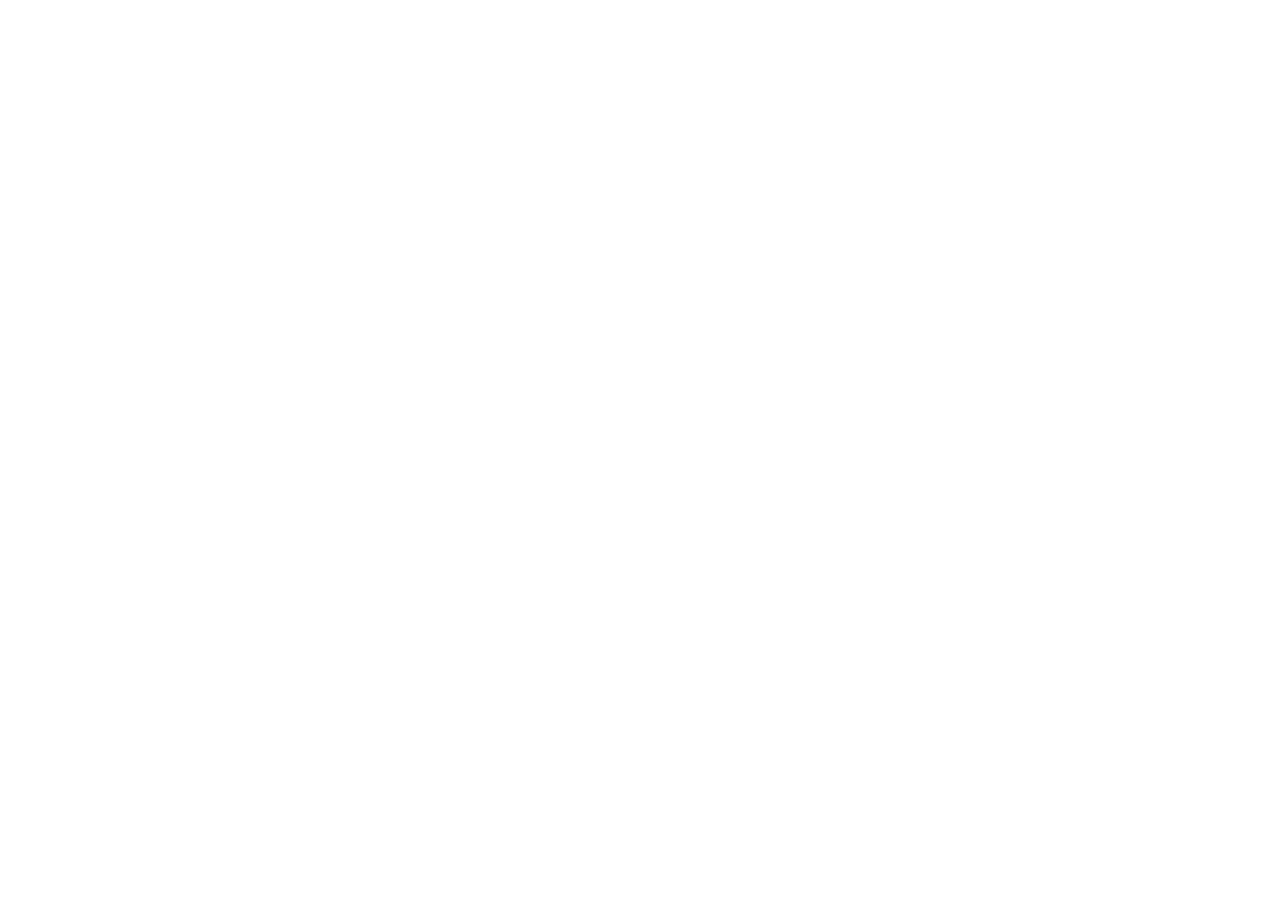
==== about.html @ 2986525b "contact" ====
<!DOCTYPE html>
<html lang="en">
  <head>
    <meta charset="UTF-8" />
    <meta http-equiv="X-UA-Compatible" content="IE=edge" />
    <meta name="viewport" content="width=device-width, initial-scale=1.0" />
    <!-- Main css -->
    <link rel="stylesheet" href="./css/main.css" />
    <title>IDS</title>
  </head>
  <body>
    <!-- Main js -->
    <script src="./js/main.js"></script>
  </body>
</html>
---- css/main.css ----
@font-face {
  font-family: "Code Next";
  src: url("../webfonts/CodeNext-Trial-SemiBold.woff2") format("woff2"), url("../webfonts/CodeNext-Trial-SemiBold.woff") format("woff");
  font-weight: 600;
  font-style: normal;
}
@font-face {
  font-family: "Code Next";
  src: url("../webfonts/CodeNext-Trial-Book.woff2") format("woff2"), url("../webfonts/CodeNext-Trial-Bold.woff") format("woff");
  font-weight: 300;
  font-style: normal;
}
@font-face {
  font-family: "Code Next";
  src: url("../webfonts/CodeNext-Trial-Bold.woff2") format("woff2"), url("../webfonts/CodeNext-Trial-Bold.woff") format("woff");
  font-weight: 700;
  font-style: normal;
}
*,
*::before,
*::after {
  padding: 0;
  margin: 0;
  box-sizing: border-box;
}

body {
  overflow-x: hidden;
  font-family: sans-serif;
}

.container {
  margin: 0 auto;
  max-width: 1440px;
}

#hero__section {
  background: linear-gradient(90deg, #ffffff 65%, #293bdc 35%);
  padding: 100px 0 80px;
}

.hero__nav {
  display: flex;
  justify-content: space-between;
}

.hero__nav_logo img {
  display: block;
}

.telegram__wrapper {
  display: flex;
  align-items: center;
  gap: 30px;
}

.telegram__wrapper h2 {
  font-weight: 300;
  font-size: 16px;
  line-height: 150%;
  text-align: right;
  color: #ffffff;
}

.telegram__wrapper span {
  font-weight: 700;
  font-size: 20px;
  line-height: 25px;
  text-align: right;
  color: #ffffff;
}

.swiper {
  overflow: unset;
}

.swiper-wrapper {
  transition-duration: 1200ms !important;
}

.swiper-slide {
  width: 100% !important;
  display: flex;
  align-items: center;
  padding-top: 75px;
}

.slide__info {
  display: flex;
  flex-direction: column;
  align-items: flex-start;
  width: 50%;
}

.slide__info h2 {
  max-width: 710px;
  font-weight: 700;
  font-size: 48px;
  line-height: 60px;
  color: #293bdc;
  font-style: normal;
}
.slide__info h2 + p {
  font-weight: 300;
  font-size: 20px;
  line-height: 150%;
  margin-top: 20px;
  color: #000;
}

.slide-img {
  width: 50%;
}
.slide-img img {
  width: 100%;
}

.btn-primary {
  position: relative;
  background: #ffffff;
  border: 4px solid #293bdc;
  border-radius: 10px;
  font-weight: 600;
  font-size: 24px;
  line-height: 30px;
  text-decoration: none;
  color: #000;
  padding: 15px 35px;
  transition: all 0.3s ease-out;
  margin-top: 80px;
}
.btn-primary:hover {
  background-color: #293bdc;
  color: #ffffff;
  cursor: pointer;
}
.btn-primary:hover::before {
  transform: translateX(-550%);
}
.btn-primary::before {
  content: "";
  position: absolute;
  bottom: -4px;
  right: 25px;
  height: 4px;
  width: 20px;
  background-color: #ffffff;
  transform: translateX(0);
  transition: all 0.3s ease;
}

#about {
  padding: 150px 0;
  background-color: #000;
}

.about__wrapper {
  display: flex;
  flex-direction: column;
  align-items: flex-start;
}

.about__title {
  max-width: 852px;
  font-weight: 700;
  font-size: 48px;
  line-height: 60px;
  color: #ffffff;
  font-style: normal;
}
.about__title + p {
  font-weight: 300;
  font-size: 20px;
  line-height: 150%;
  margin-top: 20px;
  color: #ffffff;
}

.about__title + p {
  max-width: 852px;
}

.about__wrapper .btn-primary {
  position: relative;
  background: #000;
  border: 4px solid #ffffff;
  border-radius: 10px;
  font-weight: 600;
  font-size: 24px;
  line-height: 30px;
  text-decoration: none;
  color: #ffffff;
  padding: 15px 35px;
  transition: all 0.3s ease-out;
}
.about__wrapper .btn-primary:hover {
  background-color: #ffffff;
  color: #000;
  cursor: pointer;
}
.about__wrapper .btn-primary:hover::before {
  transform: translateX(-650%);
}
.about__wrapper .btn-primary::before {
  content: "";
  position: absolute;
  bottom: -4px;
  right: 25px;
  height: 4px;
  width: 20px;
  background-color: #000;
  transform: translateX(0);
  transition: all 0.3s ease;
}

#solutions {
  padding: 150px 0;
}

.solutions__wrapper {
  display: flex;
}

.solutions__caption {
  width: 42%;
  display: flex;
  flex-direction: column;
  align-items: flex-start;
}

.caption {
  max-width: auto;
  font-weight: 700;
  font-size: 48px;
  line-height: 60px;
  color: #293bdc;
  font-style: normal;
}
.caption + p {
  font-weight: 300;
  font-size: 20px;
  line-height: 150%;
  margin-top: 20px;
  color: #000;
}

.caption + .info {
  max-width: 496px;
}

.solutions__list {
  width: 58%;
  list-style-type: none;
  display: flex;
  justify-content: center;
  flex-wrap: wrap;
  gap: 80px 120px;
}

.solutions__list_item {
  max-width: 325px;
  display: flex;
  flex-direction: column;
  align-items: flex-start;
  gap: 40px;
}

.solutions__list_item img {
  width: 50px;
  height: 50px;
  margin-left: 48px;
}

.solution__info {
  display: flex;
  align-items: flex-start;
  gap: 20px;
}
.solution__info span {
  position: relative;
  padding-left: 10px;
  padding-bottom: 30px;
  color: #999;
}
.solution__info span::before {
  content: "";
  position: absolute;
  top: 5px;
  left: 0;
  width: 1px;
  height: 35px;
  background-color: #999;
}

.solution__info h3 {
  font-weight: 700;
  font-size: 20px;
  line-height: 25px;
  margin-bottom: 10px;
}

.solution__info p {
  font-weight: 300;
  font-size: 16px;
  line-height: 150%;
  color: #999999;
}

#goods {
  padding: 150px 0;
  background-color: #293bdc;
}

.goods__caption {
  max-width: auto;
  font-weight: 700;
  font-size: 48px;
  line-height: 60px;
  color: #ffffff;
  font-style: normal;
}
.goods__caption + p {
  font-weight: 300;
  font-size: 20px;
  line-height: 150%;
  margin-top: 20px;
  color: #ffffff;
}

.goods__list {
  margin-top: 80px;
  display: flex;
  justify-content: center;
  gap: 20px;
  list-style: none;
}

.good {
  display: flex;
  flex-direction: column;
  align-items: center;
  justify-content: center;
  padding: 30px;
  position: relative;
  min-width: 345px;
  background-color: #ffffff;
  min-height: 400px;
  border-radius: 10px;
}
.good::before {
  content: "";
  width: 108px;
  height: 3px;
  background-color: #000;
  position: absolute;
  bottom: 0;
  left: calc(50% - 54px);
}
.good:hover .good__hover {
  opacity: 1;
}

.good > img {
  margin-bottom: 60px;
}

.good__category {
  font-weight: 300;
  font-size: 20px;
  line-height: 150%;
  margin-bottom: 10px;
}

.good__caption {
  font-weight: 700;
  font-size: 24px;
  line-height: 30px;
}

.good__hover {
  opacity: 0;
  display: flex;
  flex-direction: column;
  align-items: center;
  justify-content: center;
  gap: 60px;
  position: absolute;
  top: 0;
  left: 0;
  width: 100%;
  height: 100%;
  background-color: #000;
  border-radius: 10px;
  transition: all 0.3s ease;
}
.good__hover .good__caption,
.good__hover .good__category {
  color: #ffffff;
}

.good__link {
  position: relative;
  background: #000;
  border: 4px solid #ffffff;
  border-radius: 10px;
  font-weight: 600;
  font-size: 24px;
  line-height: 30px;
  text-decoration: none;
  color: #ffffff;
  padding: 15px 35px;
  transition: all 0.3s ease-out;
}
.good__link:hover {
  background-color: #ffffff;
  color: #000;
  cursor: pointer;
}
.good__link:hover::before {
  transform: translateX(-550%);
}
.good__link::before {
  content: "";
  position: absolute;
  bottom: -4px;
  right: 25px;
  height: 4px;
  width: 20px;
  background-color: #000;
  transform: translateX(0);
  transition: all 0.3s ease;
}

#vendors {
  padding: 200px 0;
}

.vendors__wrapper {
  display: flex;
  flex-wrap: wrap;
  align-items: center;
  justify-content: space-between;
  row-gap: 85px;
}

.vendor__link {
  width: 20%;
  display: flex;
  align-items: center;
  justify-content: center;
}
.vendor__link img {
  display: block;
}

#footer {
  background-color: #293bdc;
}

.footer__wrapper {
  display: flex;
}

.cta {
  width: 50%;
  padding: 150px 0;
  display: flex;
  flex-direction: column;
  align-items: flex-start;
}

.cta__caption {
  max-width: auto;
  font-weight: 700;
  font-size: 48px;
  line-height: 60px;
  color: #ffffff;
  font-style: normal;
}
.cta__caption + p {
  font-weight: 300;
  font-size: 20px;
  line-height: 150%;
  margin-top: 20px;
  color: #ffffff;
}

.cta__caption + p {
  margin-bottom: 80px;
}

.map {
  width: 50%;
  position: relative;
}
.map iframe {
  position: absolute;
  top: 0;
  left: 0;
  width: 50vw;
  height: 100%;
}

.cta__btn {
  position: relative;
  background: #293bdc;
  border: 4px solid #ffffff;
  border-radius: 10px;
  font-weight: 600;
  font-size: 24px;
  line-height: 30px;
  text-decoration: none;
  color: #ffffff;
  padding: 15px 35px;
  transition: all 0.3s ease-out;
  margin-top: 80 !important;
}
.cta__btn:hover {
  background-color: #ffffff;
  color: #293bdc;
  cursor: pointer;
}
.cta__btn:hover::before {
  transform: translateX(-1000%);
}
.cta__btn::before {
  content: "";
  position: absolute;
  bottom: -4px;
  right: 25px;
  height: 4px;
  width: 20px;
  background-color: #293bdc;
  transform: translateX(0);
  transition: all 0.3s ease;
}

.footer__navigation {
  padding: 150px 0 80px;
  background-color: #000;
  color: #ffffff;
}

.footer__navigation ul {
  list-style: none;
}

.footerNavigation__container {
  display: flex;
  justify-content: space-between;
}

.footerNavigation__container ul:not(:last-child) {
  max-width: 247px;
  display: flex;
  flex-direction: column;
  gap: 20px;
}

.footerNavigation__container ul:last-child {
  display: flex;
  flex-direction: column;
  align-items: flex-end;
}

.footerNavigation__container ul:last-child li:first-child {
  font-weight: 700;
  font-size: 32px;
  line-height: 40px;
  text-align: right;
  margin-bottom: 40px;
}

.footerNavigation__container ul:last-child li:nth-child(2) a {
  color: #293bdc;
  text-decoration: none;
}
.footerNavigation__container ul:last-child li:nth-child(2) a:hover {
  color: #ffffff;
}

.footerNavigation__container ul:last-child li:last-child {
  margin-top: auto;
}

.footerNavigation__container ul li a {
  font-weight: 700;
  font-size: 20px;
  line-height: 25px;
  color: #ffffff;
  text-decoration: none;
}
.footerNavigation__container ul li a:hover {
  color: #293bdc;
  cursor: pointer;
}

.footerNavigation__container ul li:first-child {
  font-weight: 300;
  font-size: 16px;
  line-height: 150%;
}

#contact__hero {
  background: linear-gradient(90deg, #ffffff 34%, #293bdc 34%);
  padding: 100px 0 0;
}

.contact__wrapper {
  padding: 110px 0 150px;
  display: flex;
}

.address__title {
  max-width: auto;
  font-weight: 700;
  font-size: 48px;
  line-height: 60px;
  color: #293bdc;
  font-style: normal;
}
.address__title + p {
  font-weight: 300;
  font-size: 20px;
  line-height: 150%;
  margin-top: 20px;
  color: #000;
}

.contact__address {
  width: 32%;
}

.contact__address ul {
  list-style: none;
}

.contact__address ul li:first-child {
  font-weight: 300;
  font-size: 20px;
  line-height: 150%;
  font-style: normal;
  margin-top: 60px;
}

.contact__address ul li:not(:first-child) {
  font-style: normal;
  font-weight: 700;
  font-size: 20px;
  line-height: 150%;
  margin-top: 15px;
  max-width: 310px;
}

.contact__form {
  width: 68%;
  padding-left: 80px;
}

.contact__form h2 {
  max-width: auto;
  font-weight: 700;
  font-size: 48px;
  line-height: 60px;
  color: #ffffff;
  font-style: normal;
  margin-bottom: 60px;
}
.contact__form h2 + p {
  font-weight: 300;
  font-size: 20px;
  line-height: 150%;
  margin-top: 20px;
  color: #ffffff;
}

.inputs__wrapper {
  display: flex;
  flex-wrap: wrap;
  align-items: flex-start;
  justify-content: space-between;
  row-gap: 20px;
}

.inputs__wrapper input {
  width: 49%;
}

.inputs__wrapper textarea {
  width: 100%;
}

.inputs__wrapper input,
textarea {
  position: relative;
  font-style: normal;
  font-weight: 600;
  font-size: 24px;
  line-height: 30px;
  padding: 10px 20px;
  border-radius: 10px;
  background-color: #293bdc;
  border: 2px solid #ffffff;
  transition: all 0.2s ease;
  color: #ffffff;
}
.inputs__wrapper input:focus,
textarea:focus {
  outline: 2px solid #ffffff;
  caret-color: #ffffff;
}

.contact__form input::placeholder,
textarea::placeholder {
  color: #ffffff;
  font-style: normal;
  font-weight: 300;
  font-size: 24px;
  line-height: 29px;
}

.form__submit {
  position: relative;
  background: #293bdc;
  border: 4px solid #ffffff;
  border-radius: 10px;
  font-weight: 600;
  font-size: 24px;
  line-height: 30px;
  text-decoration: none;
  color: #ffffff;
  padding: 15px 35px;
  transition: all 0.3s ease-out;
  display: block;
  margin-left: auto;
}
.form__submit:hover {
  background-color: #ffffff;
  color: #293bdc;
  cursor: pointer;
}
.form__submit:hover::before {
  transform: translateX(-950%);
}
.form__submit::before {
  content: "";
  position: absolute;
  bottom: -4px;
  right: 25px;
  height: 4px;
  width: 20px;
  background-color: #293bdc;
  transform: translateX(0);
  transition: all 0.3s ease;
}/*# sourceMappingURL=main.css.map */
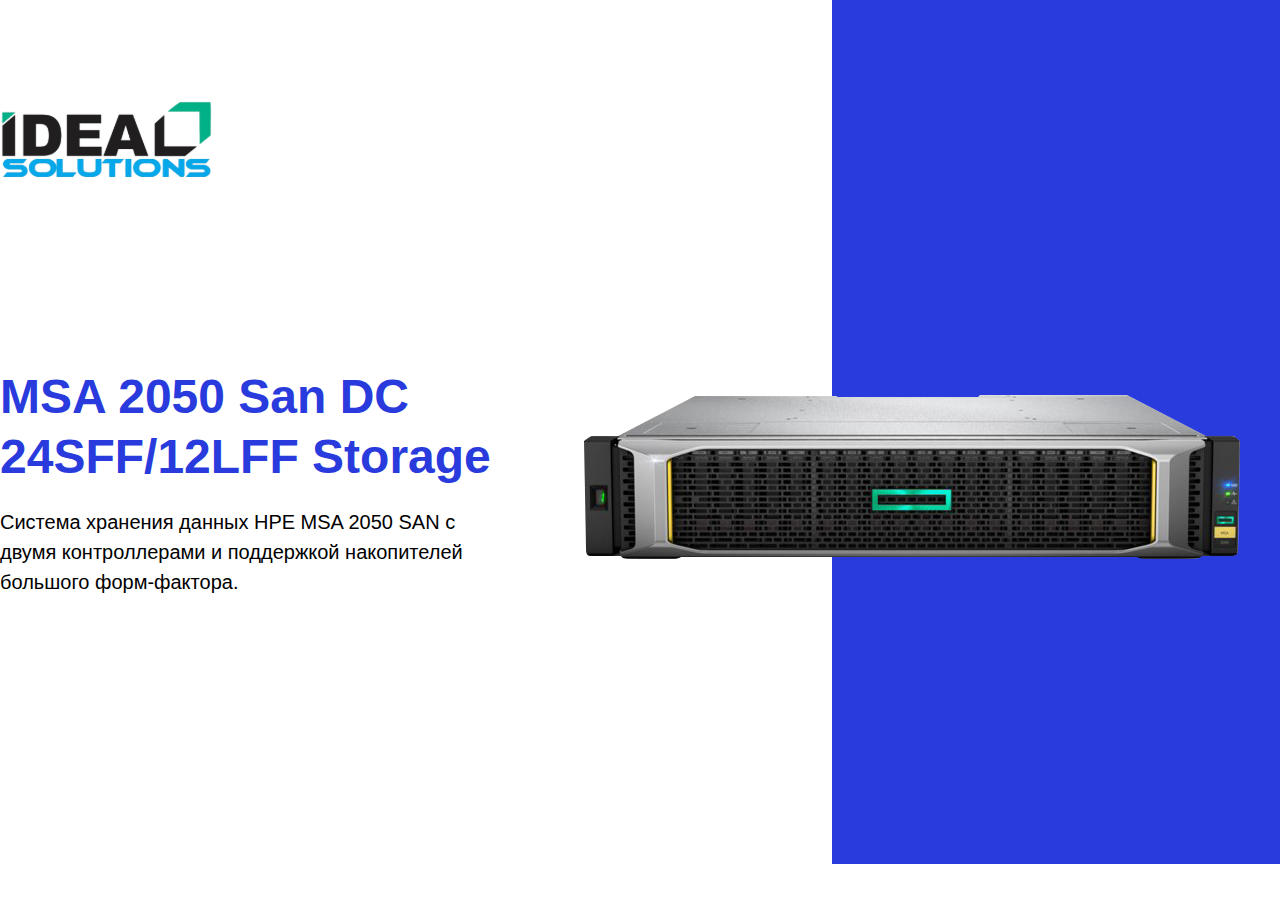
==== commit 079af573: "product page" ====
--- a/about.html
+++ b/about.html
@@ -9,6 +9,31 @@
     <title>IDS</title>
   </head>
   <body>
+    <section id="hero__section">
+      <!-- Hero nav -->
+      <div class="container">
+        <div class="hero__nav">
+          <a class="hero__nav_logo" href="index.html">
+            <img src="./images/logo_ids.svg" alt="logo" />
+          </a>
+        </div>
+
+        <div class="product">
+          <div class="product__caption">
+            <h2>MSA 2050 San DC 24SFF/12LFF Storage</h2>
+            <p>
+              Система хранения данных HPE MSA 2050 SAN с двумя контроллерами и
+              поддержкой накопителей большого форм-фактора.
+            </p>
+          </div>
+          <div class="product__image">
+            <img src="./images/server__img.png" alt="server" />
+          </div>
+        </div>
+      </div>
+      <!-- End of Hero nav -->
+    </section>
+
     <!-- Main js -->
     <script src="./js/main.js"></script>
   </body>
--- a/css/main.css
+++ b/css/main.css
@@ -719,6 +719,12 @@
   line-height: 29px;
 }
 
+input[type=number]::-webkit-inner-spin-button,
+input[type=number]::-webkit-outer-spin-button {
+  -webkit-appearance: none;
+  margin: 0;
+}
+
 .form__submit {
   position: relative;
   background: #293bdc;
@@ -752,4 +758,33 @@
   background-color: #293bdc;
   transform: translateX(0);
   transition: all 0.3s ease;
+}
+
+.product {
+  display: flex;
+  align-items: center;
+}
+
+.product__caption {
+  width: 40%;
+}
+
+.product__caption h2 {
+  max-width: 500px;
+  font-weight: 700;
+  font-size: 48px;
+  line-height: 60px;
+  color: #293bdc;
+  font-style: normal;
+}
+.product__caption h2 + p {
+  font-weight: 300;
+  font-size: 20px;
+  line-height: 150%;
+  margin-top: 20px;
+  color: #000;
+}
+
+.product__image {
+  width: 60%;
 }/*# sourceMappingURL=main.css.map */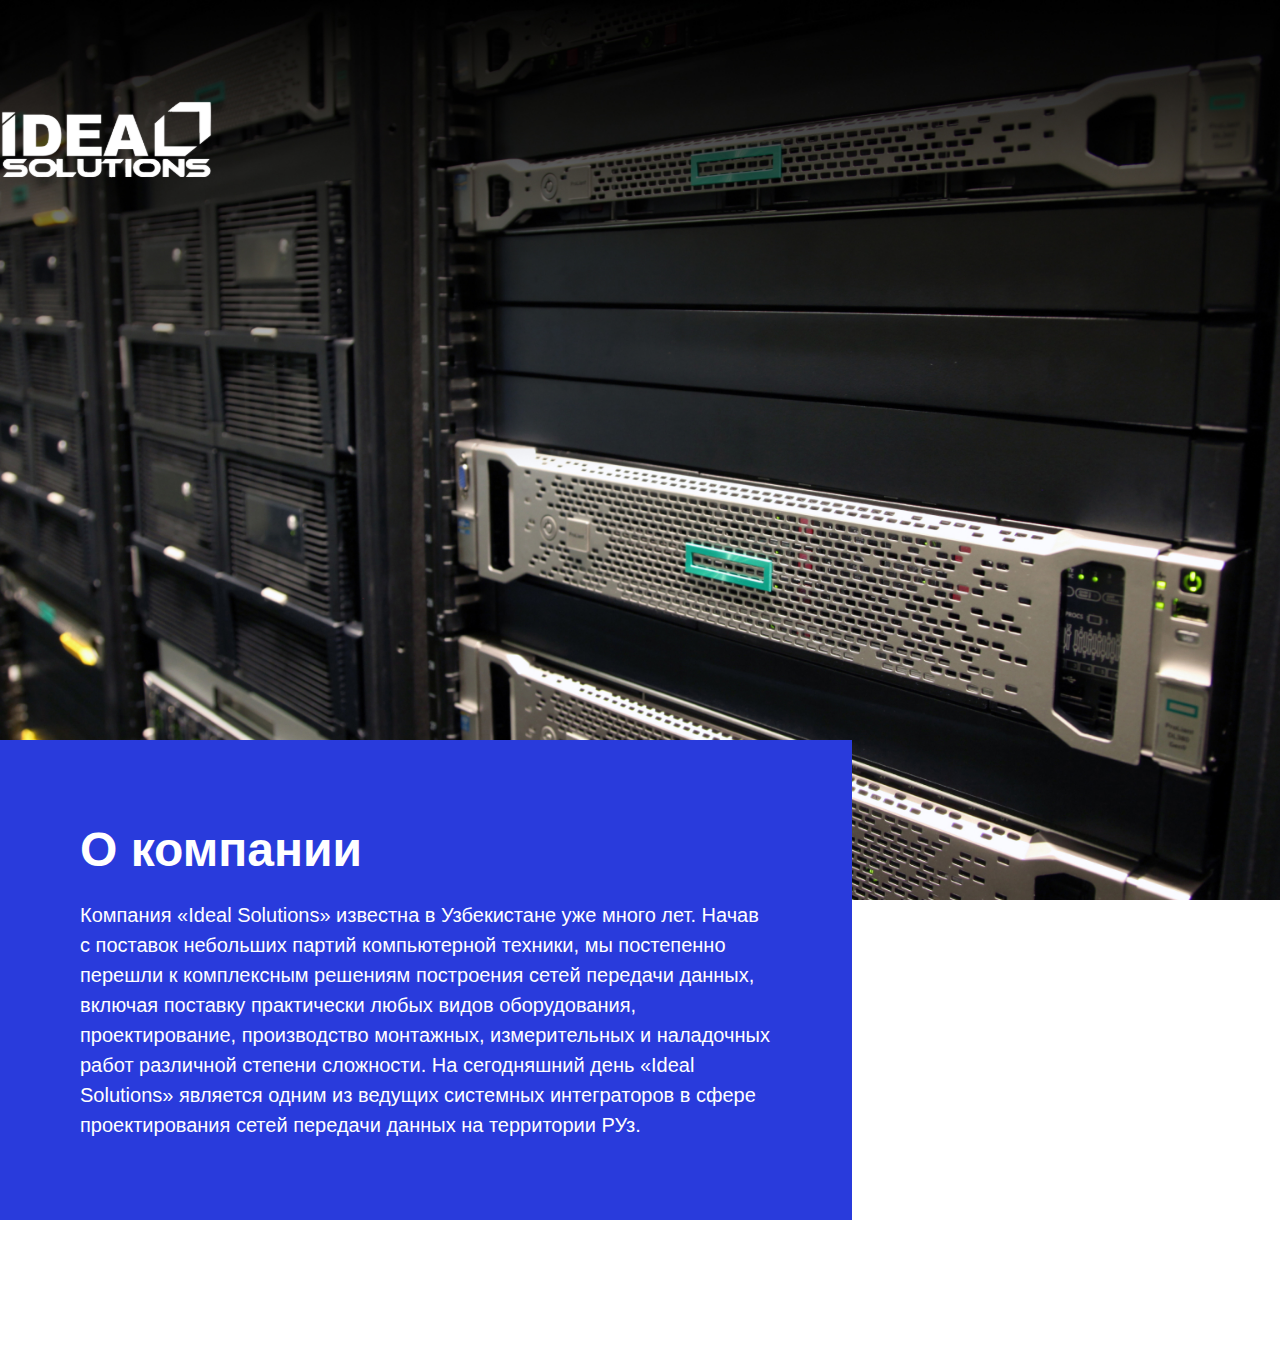
==== commit b0f977e8: "about page title" ====
--- a/about.html
+++ b/about.html
@@ -9,29 +9,30 @@
     <title>IDS</title>
   </head>
   <body>
-    <section id="hero__section">
-      <!-- Hero nav -->
+    <!-- About hero -->
+    <section id="about__hero">
       <div class="container">
-        <div class="hero__nav">
-          <a class="hero__nav_logo" href="index.html">
-            <img src="./images/logo_ids.svg" alt="logo" />
-          </a>
-        </div>
+        <img src="./images/logo_ids_white.svg" alt="logo" />
+      </div>
+    </section>
+    <!-- End of About hero -->
 
-        <div class="product">
-          <div class="product__caption">
-            <h2>MSA 2050 San DC 24SFF/12LFF Storage</h2>
-            <p>
-              Система хранения данных HPE MSA 2050 SAN с двумя контроллерами и
-              поддержкой накопителей большого форм-фактора.
-            </p>
-          </div>
-          <div class="product__image">
-            <img src="./images/server__img.png" alt="server" />
-          </div>
+    <section id="about__page">
+      <div class="container">
+        <div class="about__title">
+          <h2>О компании</h2>
+          <p>
+            Компания «Ideal Solutions» известна в Узбекистане уже много лет.
+            Начав с поставок небольших партий компьютерной техники, мы
+            постепенно перешли к комплексным решениям построения сетей передачи
+            данных, включая поставку практически любых видов оборудования,
+            проектирование, производство монтажных, измерительных и наладочных
+            работ различной степени сложности. На сегодняшний день «Ideal
+            Solutions» является одним из ведущих системных интеграторов в сфере
+            проектирования сетей передачи данных на территории РУз.
+          </p>
         </div>
       </div>
-      <!-- End of Hero nav -->
     </section>
 
     <!-- Main js -->
--- a/css/main.css
+++ b/css/main.css
@@ -393,9 +393,15 @@
   border-radius: 10px;
   transition: all 0.3s ease;
 }
-.good__hover .good__caption,
-.good__hover .good__category {
-  color: #ffffff;
+.good__hover > div {
+  display: flex;
+  flex-direction: column;
+  align-items: center;
+}
+.good__hover > div .good__caption,
+.good__hover > div .good__category {
+  color: #ffffff;
+  text-align: center;
 }
 
 .good__link {
@@ -787,4 +793,232 @@
 
 .product__image {
   width: 60%;
+}
+
+.product__details {
+  background-color: #000;
+  color: #ffffff;
+  padding: 150px 0;
+}
+
+.product__details-title {
+  max-width: auto;
+  font-weight: 700;
+  font-size: 48px;
+  line-height: 60px;
+  color: #ffffff;
+  font-style: normal;
+}
+.product__details-title + p {
+  font-weight: 300;
+  font-size: 20px;
+  line-height: 150%;
+  margin-top: 20px;
+  color: #ffffff;
+}
+
+.details__wrapper {
+  padding-top: 80px;
+  display: flex;
+  flex-wrap: wrap;
+  row-gap: 60px;
+}
+
+.detail__card {
+  width: 50%;
+}
+
+.detail__card .detail-title {
+  font-weight: 700;
+  font-size: 20px;
+  line-height: 25px;
+}
+.detail__card .detail-title + p {
+  font-weight: 300;
+  font-size: 20px;
+  line-height: 24px;
+  margin-top: 10px;
+}
+.detail__card .detail-title + p a {
+  color: #ffffff;
+}
+
+.similar__products {
+  background-color: #ffffff !important;
+}
+.similar__products .goods__caption {
+  max-width: auto;
+  font-weight: 700;
+  font-size: 48px;
+  line-height: 60px;
+  color: #293bdc;
+  font-style: normal;
+}
+.similar__products .goods__caption + p {
+  font-weight: 300;
+  font-size: 20px;
+  line-height: 150%;
+  margin-top: 20px;
+  color: #000;
+}
+.similar__products .good {
+  border: 1px solid #293bdc;
+}
+.similar__products .good::before {
+  background-color: #293bdc;
+}
+
+#catalog__hero {
+  height: 100vh;
+  background-image: url(../images/bg__catalog.jpeg);
+  background-size: cover;
+  background-position: center;
+}
+#catalog__hero img {
+  width: 213px;
+  margin-top: 100px;
+}
+
+.catalog__wrapper {
+  padding-bottom: 150px;
+}
+
+.catalog__title {
+  max-width: 953px;
+  font-weight: 700;
+  font-size: 48px;
+  line-height: 60px;
+  color: #ffffff;
+  font-style: normal;
+  padding: 80px;
+  background: #293bdc;
+  margin-top: -160px;
+  margin-bottom: 150px;
+}
+.catalog__title + p {
+  font-weight: 300;
+  font-size: 20px;
+  line-height: 150%;
+  margin-top: 20px;
+  color: #ffffff;
+}
+
+.catalog__list {
+  display: flex;
+}
+
+.catalog__menu {
+  max-width: 305px;
+  display: flex;
+  flex-direction: column;
+  align-items: flex-start;
+}
+
+.catalog__menu-item {
+  width: 100%;
+  position: relative;
+  display: flex;
+  flex-direction: column;
+  justify-content: space-between;
+  align-items: flex-start;
+  padding: 20px;
+  border: 1px solid #485156;
+}
+.catalog__menu-item:first-child {
+  border-radius: 10px 10px 0px 0px;
+}
+.catalog__menu-item:last-child {
+  border-radius: 0px 0px 10px 10px;
+}
+.catalog__menu-item a {
+  font-weight: 300;
+  font-size: 20px;
+  line-height: 24px;
+  color: #485156;
+  text-decoration: none;
+  max-width: 204px;
+}
+.catalog__menu-item a:hover {
+  text-decoration: underline;
+}
+.catalog__menu-item::after {
+  position: absolute;
+  top: 20px;
+  right: 20px;
+  content: "";
+  width: 24px;
+  height: 24px;
+  background-image: url(../images/arrow-down.svg);
+  background-size: contain;
+  background-position: center;
+}
+
+.catalog__menu-item.active {
+  background-color: #293bdc;
+  color: white;
+  border-color: #293bdc;
+}
+.catalog__menu-item.active::after {
+  background-image: url(../images/arrow-down-white.svg);
+}
+.catalog__menu-item.active a {
+  font-weight: 700;
+  font-size: 20px;
+  line-height: 25px;
+  color: #ffffff;
+}
+.catalog__menu-item.active .catalog__products {
+  list-style: none;
+}
+.catalog__menu-item.active .catalog__products .catalog__products-item {
+  padding: 10px 0;
+}
+.catalog__menu-item.active .catalog__products .catalog__products-item a {
+  font-weight: 300;
+  font-size: 16px;
+  line-height: 20px;
+}
+.catalog__menu-item.active .catalog__products .catalog__products-item a:hover {
+  text-decoration: underline;
+}
+
+.catalog__list .similar__products {
+  padding-left: 60px;
+  display: flex;
+  flex-wrap: wrap;
+  justify-content: flex-start;
+  gap: 20px;
+}
+
+#about__hero {
+  height: 100vh;
+  background-image: url(../images/bg__about.jpeg);
+  background-size: cover;
+  background-position: center;
+}
+#about__hero img {
+  width: 213px;
+  margin-top: 100px;
+}
+
+.about__title {
+  padding: 80px;
+  background: #293bdc;
+  margin-top: -160px;
+  margin-bottom: 150px;
+}
+.about__title h2 {
+  max-width: auto;
+  font-weight: 700;
+  font-size: 48px;
+  line-height: 60px;
+  color: #ffffff;
+  font-style: normal;
+}
+.about__title h2 + p {
+  font-weight: 300;
+  font-size: 20px;
+  line-height: 150%;
+  margin-top: 20px;
+  color: #ffffff;
 }/*# sourceMappingURL=main.css.map */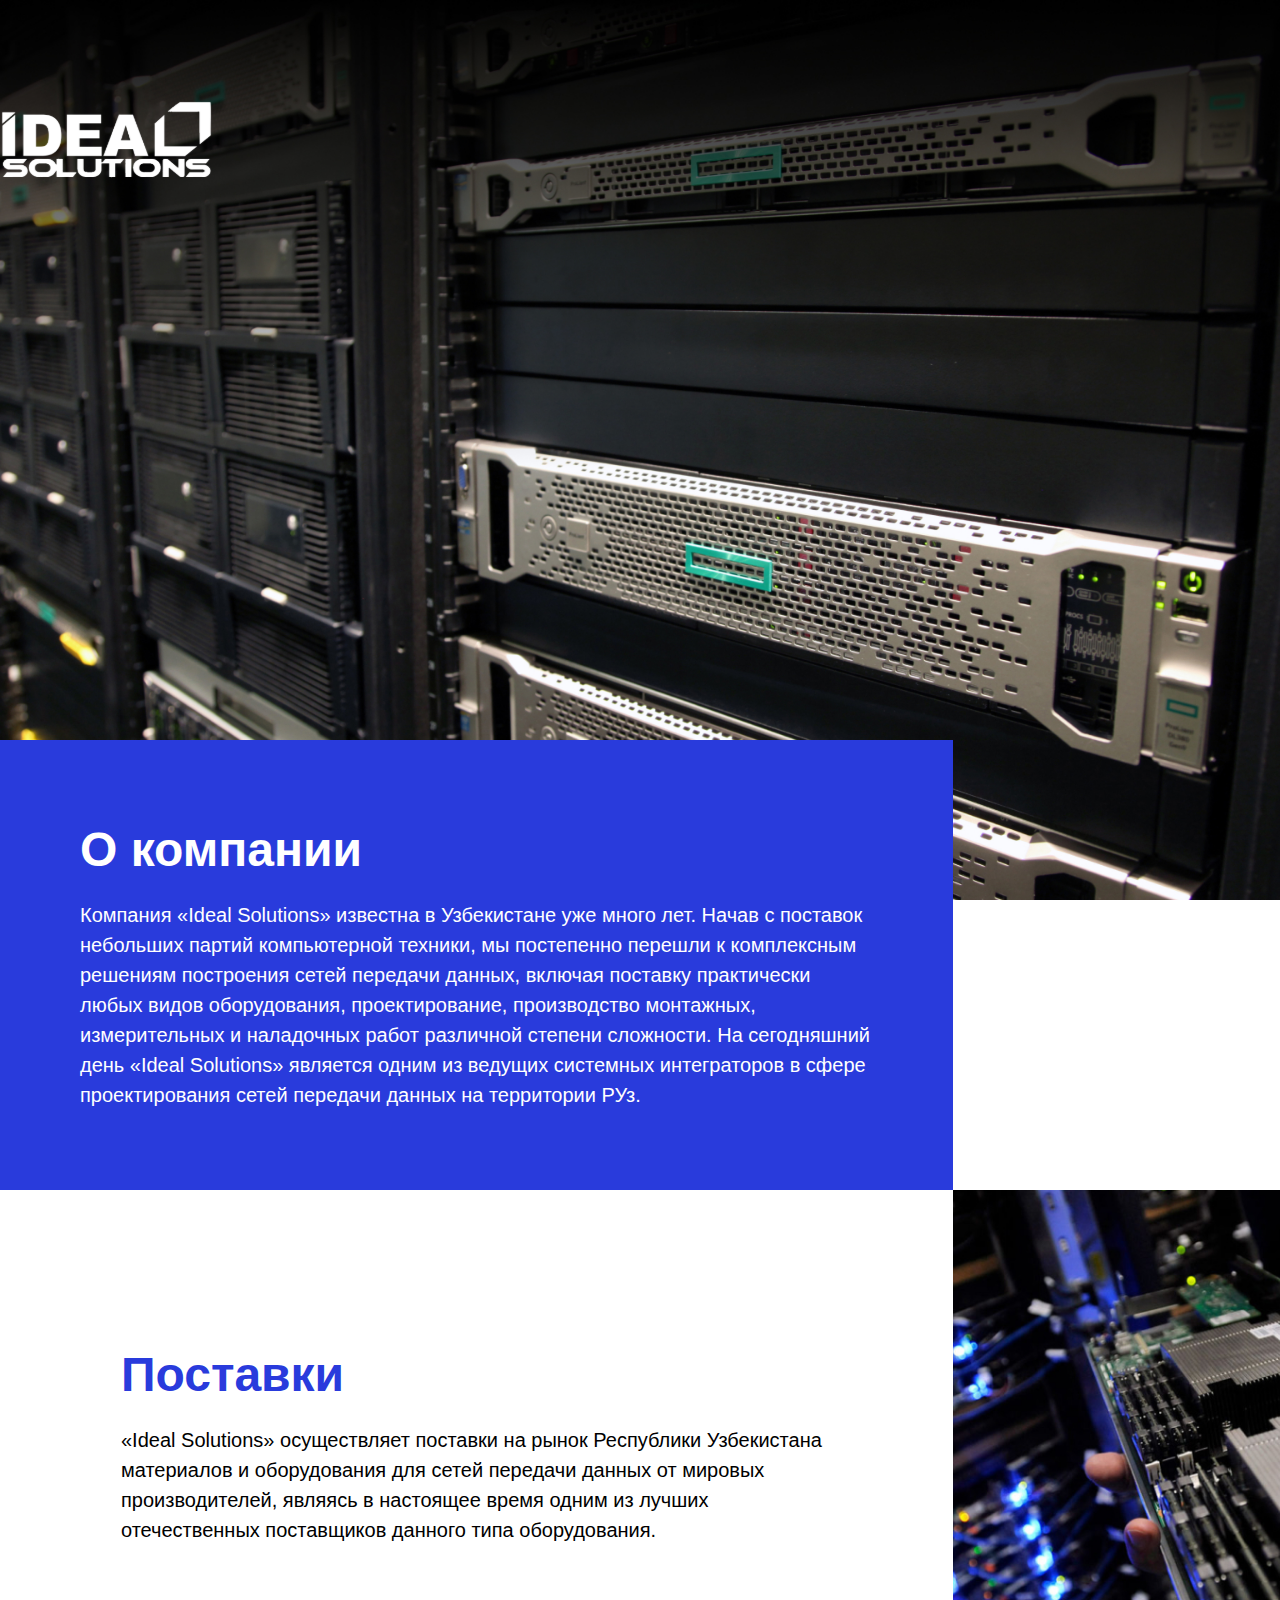
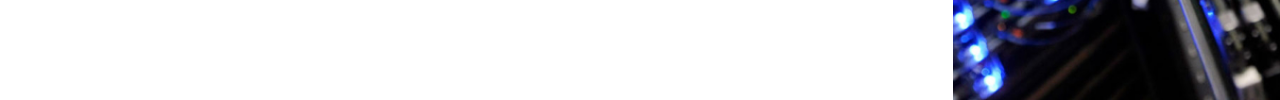
==== commit 1bf42fc6: "supplies section" ====
--- a/about.html
+++ b/about.html
@@ -35,6 +35,24 @@
       </div>
     </section>
 
+    <section id="supplies">
+      <div class="container supplies__wrapper">
+        <div class="supplies__info">
+          <h2>Поставки</h2>
+          <p>
+            «Ideal Solutions» осуществляет поставки на рынок Республики
+            Узбекистана материалов и оборудования для сетей передачи данных от
+            мировых производителей, являясь в настоящее время одним из лучших
+            отечественных поставщиков данного типа оборудования.
+          </p>
+        </div>
+
+        <div class="supplies__img">
+          <img src="./images/bg__supplies.jpeg" alt="supplies">
+        </div>
+      </div>
+    </section>
+
     <!-- Main js -->
     <script src="./js/main.js"></script>
   </body>
--- a/css/main.css
+++ b/css/main.css
@@ -1002,10 +1002,10 @@
 }
 
 .about__title {
+  max-width: 953px;
   padding: 80px;
   background: #293bdc;
   margin-top: -160px;
-  margin-bottom: 150px;
 }
 .about__title h2 {
   max-width: auto;
@@ -1021,4 +1021,41 @@
   line-height: 150%;
   margin-top: 20px;
   color: #ffffff;
+}
+
+.supplies__wrapper {
+  display: flex;
+}
+
+.supplies__info {
+  max-width: 953px;
+  padding: 155px 121px;
+}
+.supplies__info h2 {
+  max-width: auto;
+  font-weight: 700;
+  font-size: 48px;
+  line-height: 60px;
+  color: #293bdc;
+  font-style: normal;
+}
+.supplies__info h2 + p {
+  font-weight: 300;
+  font-size: 20px;
+  line-height: 150%;
+  margin-top: 20px;
+  color: #000;
+}
+.supplies__info h2 + p {
+  text-align: left;
+}
+
+.supplies__img {
+  width: auto;
+  position: relative;
+}
+.supplies__img img {
+  position: absolute;
+  height: 100%;
+  width: auto;
 }/*# sourceMappingURL=main.css.map */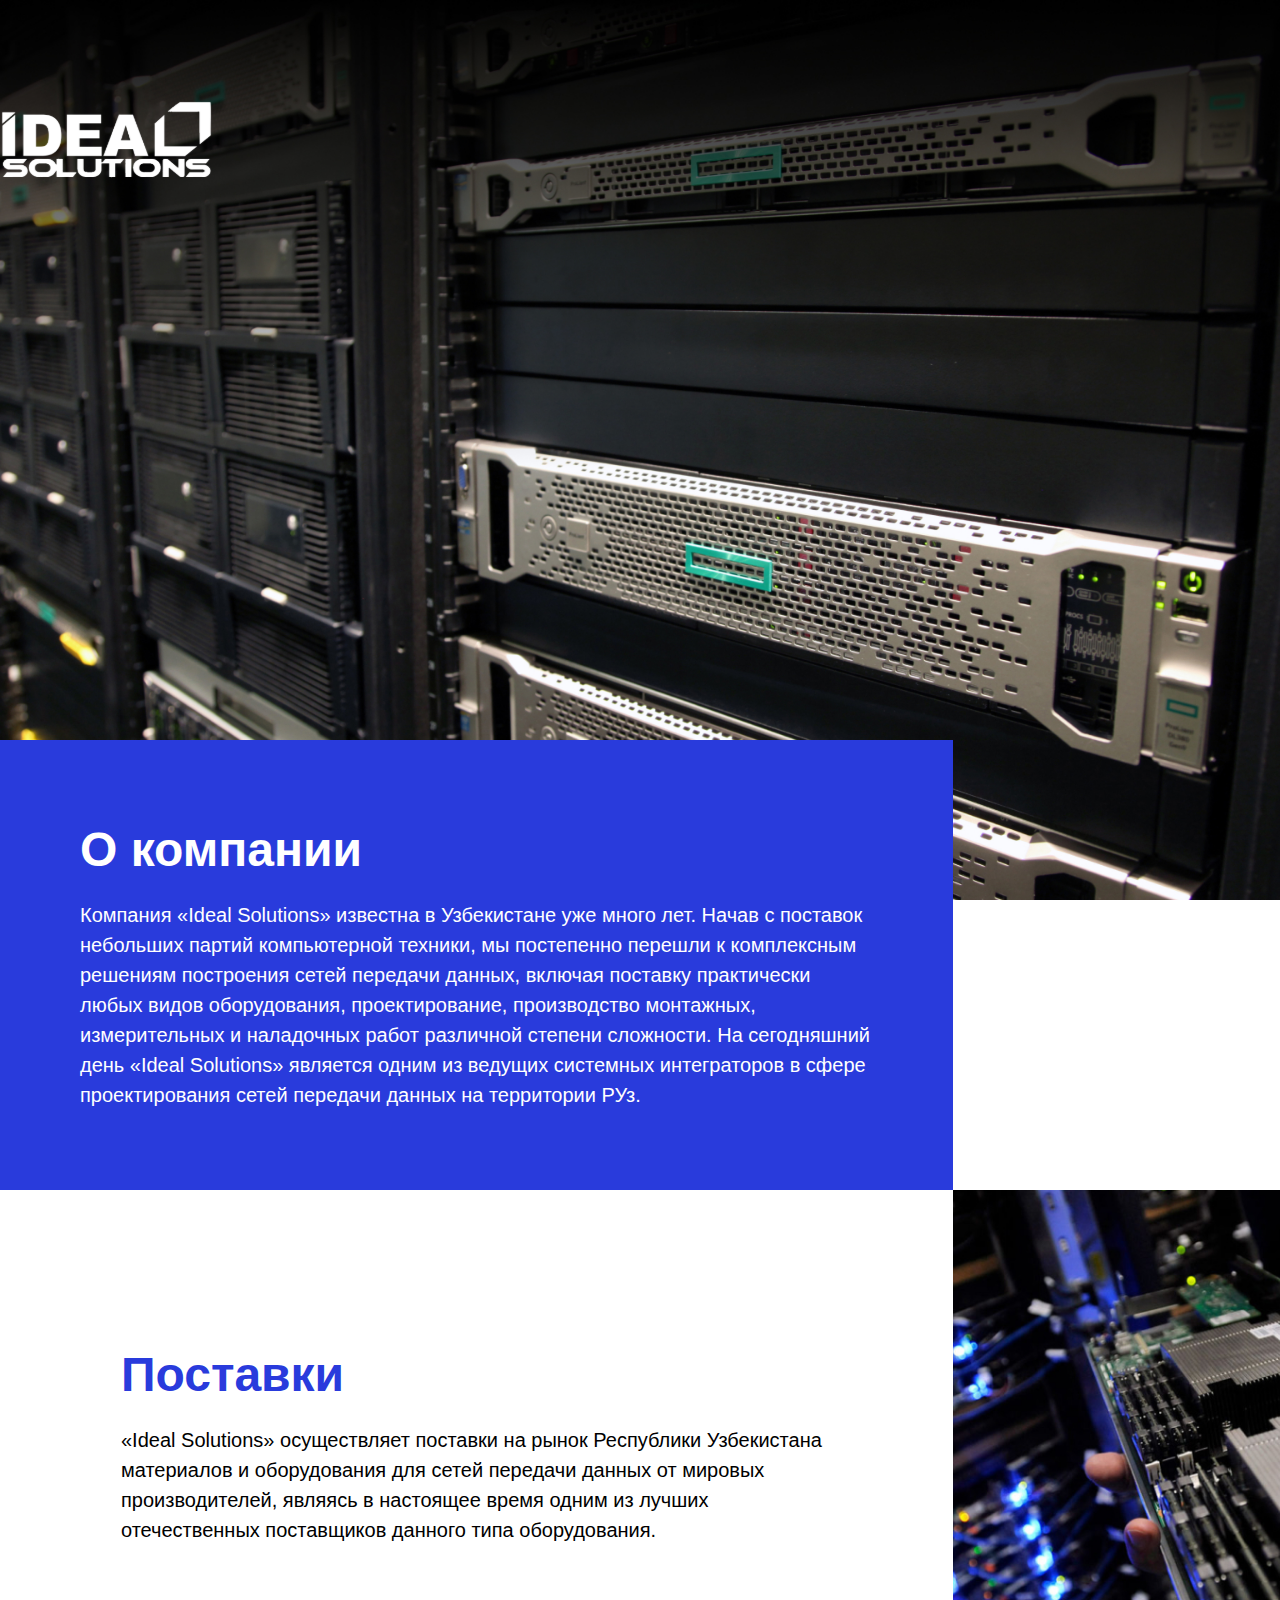
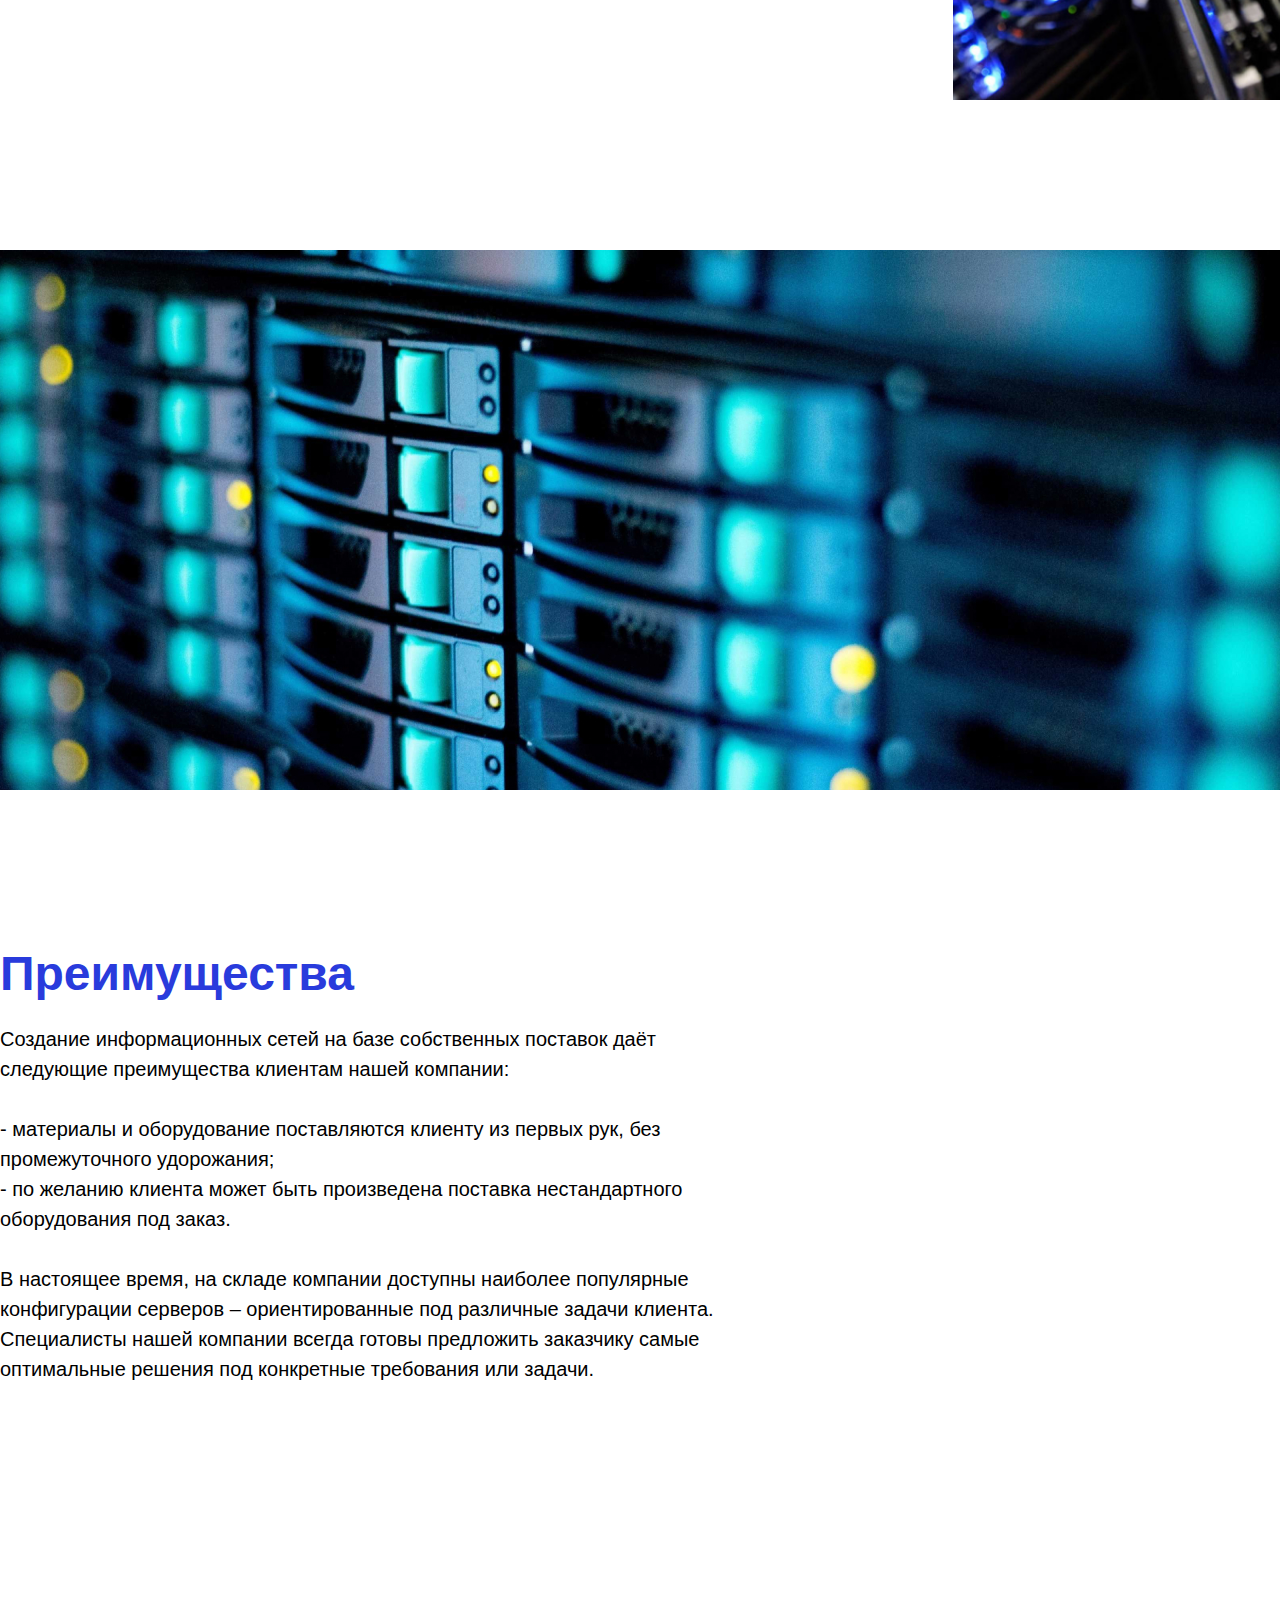
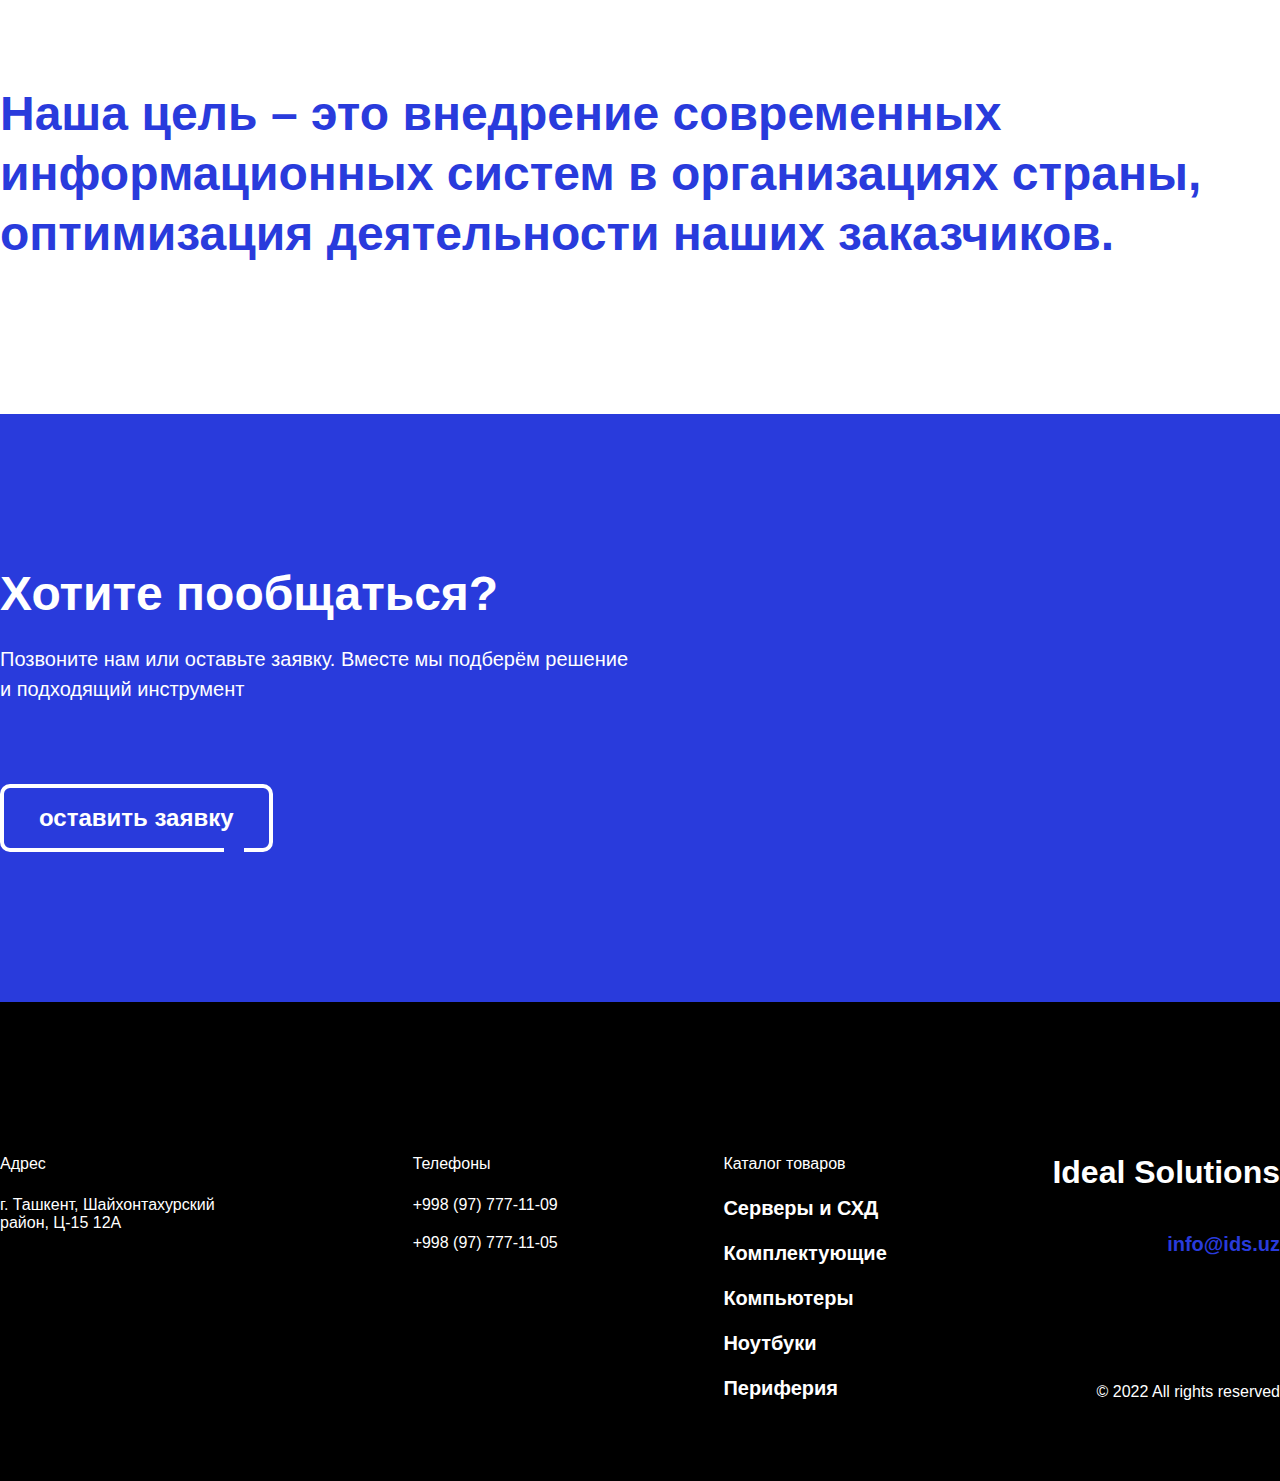
==== commit 8d4f290d: "about section" ====
--- a/about.html
+++ b/about.html
@@ -35,6 +35,7 @@
       </div>
     </section>
 
+    <!-- Supplies section -->
     <section id="supplies">
       <div class="container supplies__wrapper">
         <div class="supplies__info">
@@ -48,10 +49,125 @@
         </div>
 
         <div class="supplies__img">
-          <img src="./images/bg__supplies.jpeg" alt="supplies">
+          <img src="./images/bg__supplies.jpeg" alt="supplies" />
         </div>
       </div>
     </section>
+    <!-- End of Supplies section -->
+
+    <!-- Advantages section -->
+    <section id="advantages">
+      <div class="container">
+        <img
+          src="./images/bg__advantages.jpeg"
+          alt="advantages"
+          width="100%"
+          height="540"
+        />
+      </div>
+
+      <!-- Adv info -->
+      <div class="container">
+        <div class="advantages__info">
+          <h2>Преимущества</h2>
+          <p>
+            Создание информационных сетей на базе собственных поставок даёт
+            следующие преимущества клиентам нашей компании: <br />
+            <br />
+            - материалы и оборудование поставляются клиенту из первых рук, без
+            промежуточного удорожания; <br />
+            - по желанию клиента может быть произведена поставка нестандартного
+            оборудования под заказ. <br /><br />
+            В настоящее время, на складе компании доступны наиболее популярные
+            конфигурации серверов – ориентированные под различные задачи
+            клиента. Специалисты нашей компании всегда готовы предложить
+            заказчику самые оптимальные решения под конкретные требования или
+            задачи.
+          </p>
+        </div>
+      </div>
+      <!-- End of Adv info -->
+    </section>
+    <!-- End of Advantages section -->
+
+    <!-- Mission section -->
+    <section id="mission">
+      <div class="container">
+        <h2>
+          Наша цель – это внедрение современных информационных систем в
+          организациях страны, оптимизация деятельности наших заказчиков.
+        </h2>
+      </div>
+    </section>
+    <!-- End of Mission section -->
+
+        <!-- Footer -->
+        <section id="footer">
+          <div class="container footer__wrapper">
+            <!-- CTA part -->
+            <div class="cta">
+              <h2 class="cta__caption">Хотите пообщаться?</h2>
+              <p>
+                Позвоните нам или оставьте заявку. Вместе мы подберём решение
+                и подходящий инструмент
+              </p>
+              <a class="cta__btn" href="contact.html">оставить заявку</a>
+            </div>
+            <div class="map">
+              <iframe
+                src="https://www.google.com/maps/embed?pb=!1m18!1m12!1m3!1d2996.0057508769523!2d69.25137501572924!3d41.33048830748286!2m3!1f0!2f0!3f0!3m2!1i1024!2i768!4f13.1!3m3!1m2!1s0x38aef5d0ac8caf4d%3A0x363711476e10992d!2sIdeal%20Solutions!5e0!3m2!1sru!2s!4v1671773308778!5m2!1sru!2s"
+                width="100%"
+                height="100%"
+                style="border: 0"
+                allowfullscreen=""
+                loading="lazy"
+                referrerpolicy="no-referrer-when-downgrade"
+              ></iframe>
+            </div>
+            <!-- End of CTA part -->
+          </div>
+          <!-- Footer navigation -->
+          <div class="footer__navigation">
+            <div class="container footerNavigation__container">
+              <ul class="address">
+                <li>Адрес</li>
+                <li>г. Ташкент, Шайхонтахурский район, Ц-15 12A</li>
+              </ul>
+              <ul class="phone__numbers">
+                <li>Телефоны</li>
+                <li>+998 (97) 777-11-09</li>
+                <li>+998 (97) 777-11-05</li>
+              </ul>
+              <ul class="goods__catalog">
+                <li>Каталог товаров</li>
+                <li>
+                  <a href="#"> Серверы и СХД </a>
+                </li>
+                <li>
+                  <a href="#"> Комплектующие </a>
+                </li>
+                <li>
+                  <a href="#"> Компьютеры </a>
+                </li>
+                <li>
+                  <a href="#"> Ноутбуки </a>
+                </li>
+                <li>
+                  <a href="#"> Периферия </a>
+                </li>
+              </ul>
+              <ul>
+                <li>Ideal Solutions</li>
+                <li>
+                  <a href="mailto:info@ids.uz">info@ids.uz</a>
+                </li>
+                <li>&copy; 2022 All rights reserved</li>
+              </ul>
+            </div>
+          </div>
+          <!-- End of Footer navigation -->
+        </section>
+        <!-- End of Footer -->
 
     <!-- Main js -->
     <script src="./js/main.js"></script>
--- a/css/main.css
+++ b/css/main.css
@@ -1058,4 +1058,53 @@
   position: absolute;
   height: 100%;
   width: auto;
+}
+
+#advantages {
+  margin: 150px 0;
+}
+#advantages .container img {
+  width: 100%;
+  height: 540px;
+  object-fit: cover;
+  object-position: center;
+}
+
+.advantages__info {
+  max-width: 752px;
+  padding: 150px 0;
+}
+.advantages__info h2 {
+  max-width: auto;
+  font-weight: 700;
+  font-size: 48px;
+  line-height: 60px;
+  color: #293bdc;
+  font-style: normal;
+}
+.advantages__info h2 + p {
+  font-weight: 300;
+  font-size: 20px;
+  line-height: 150%;
+  margin-top: 20px;
+  color: #000;
+}
+
+#mission {
+  padding-bottom: 150px;
+}
+#mission h2 {
+  max-width: auto;
+  font-weight: 700;
+  font-size: 48px;
+  line-height: 60px;
+  color: #293bdc;
+  font-style: normal;
+}
+#mission h2 + p {
+  font-weight: 300;
+  font-size: 20px;
+  line-height: 150%;
+  margin-top: 20px;
+  color: #000;
 }/*# sourceMappingURL=main.css.map */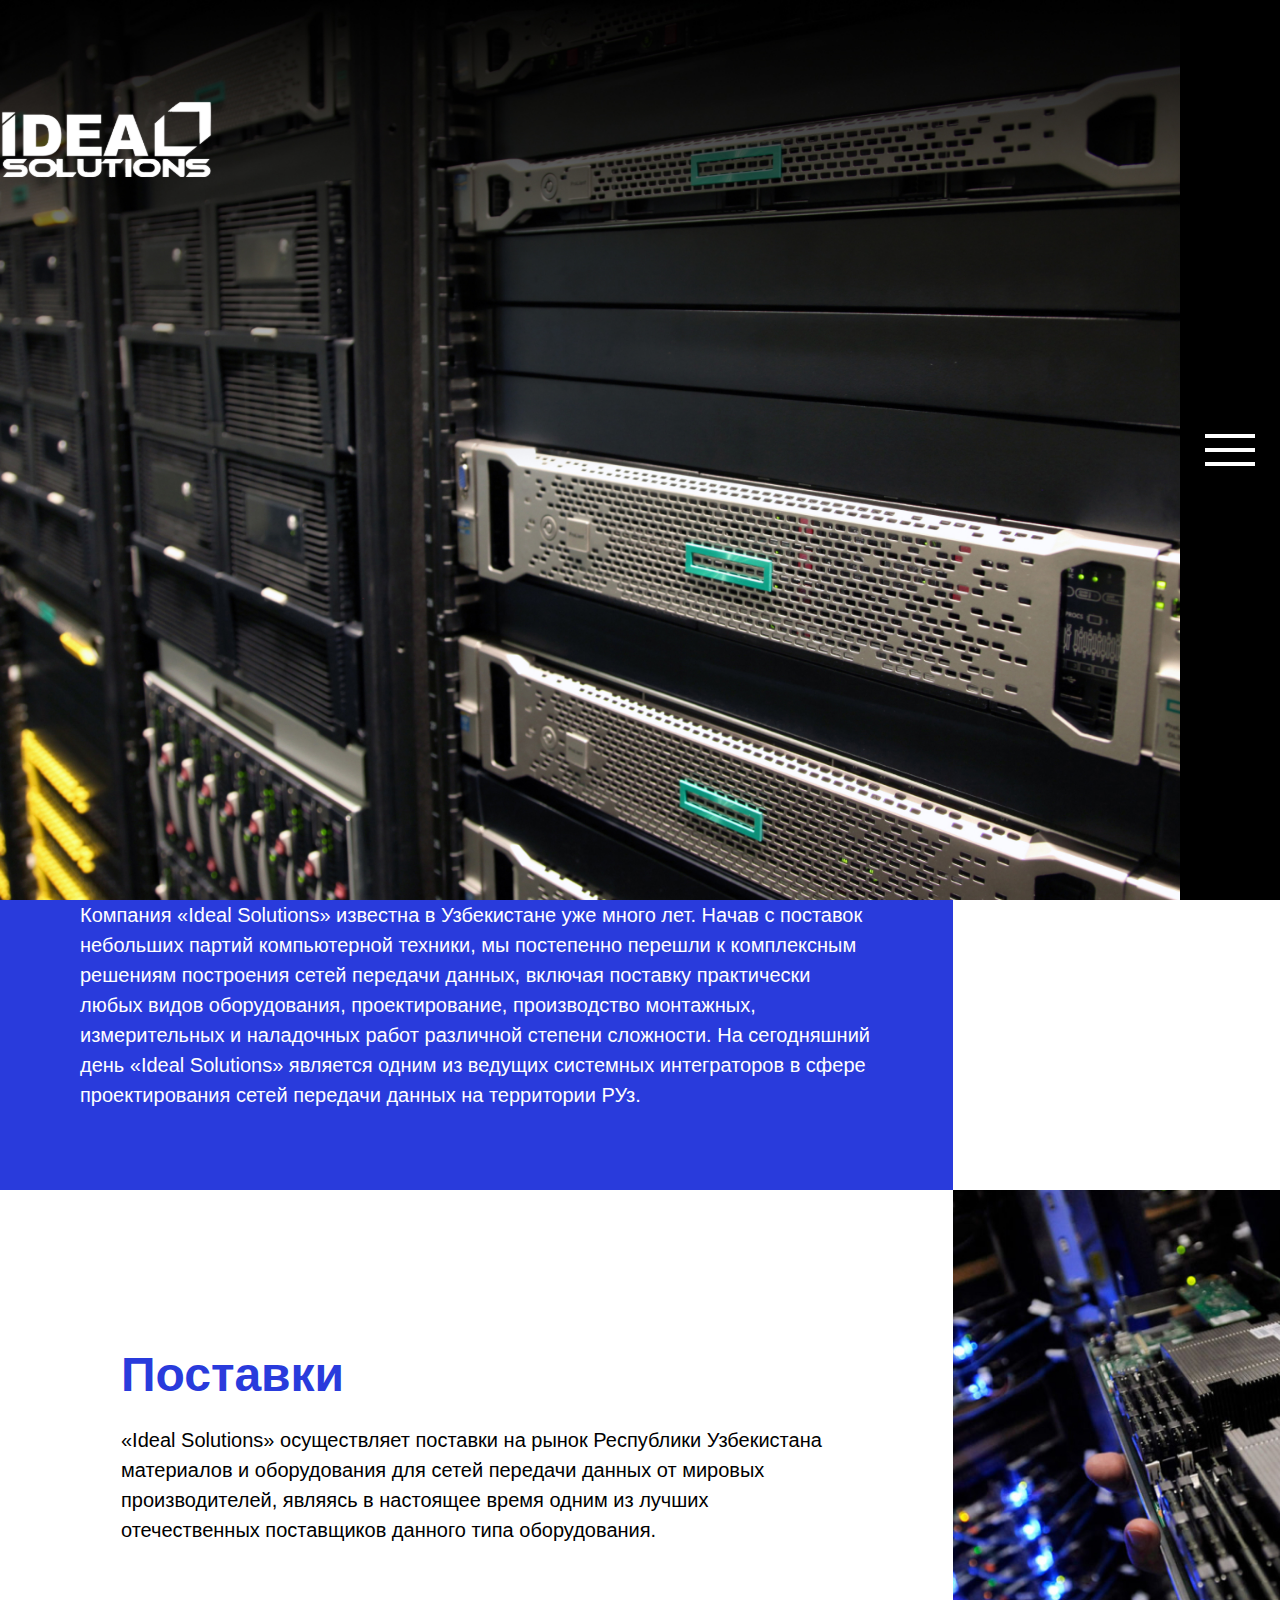
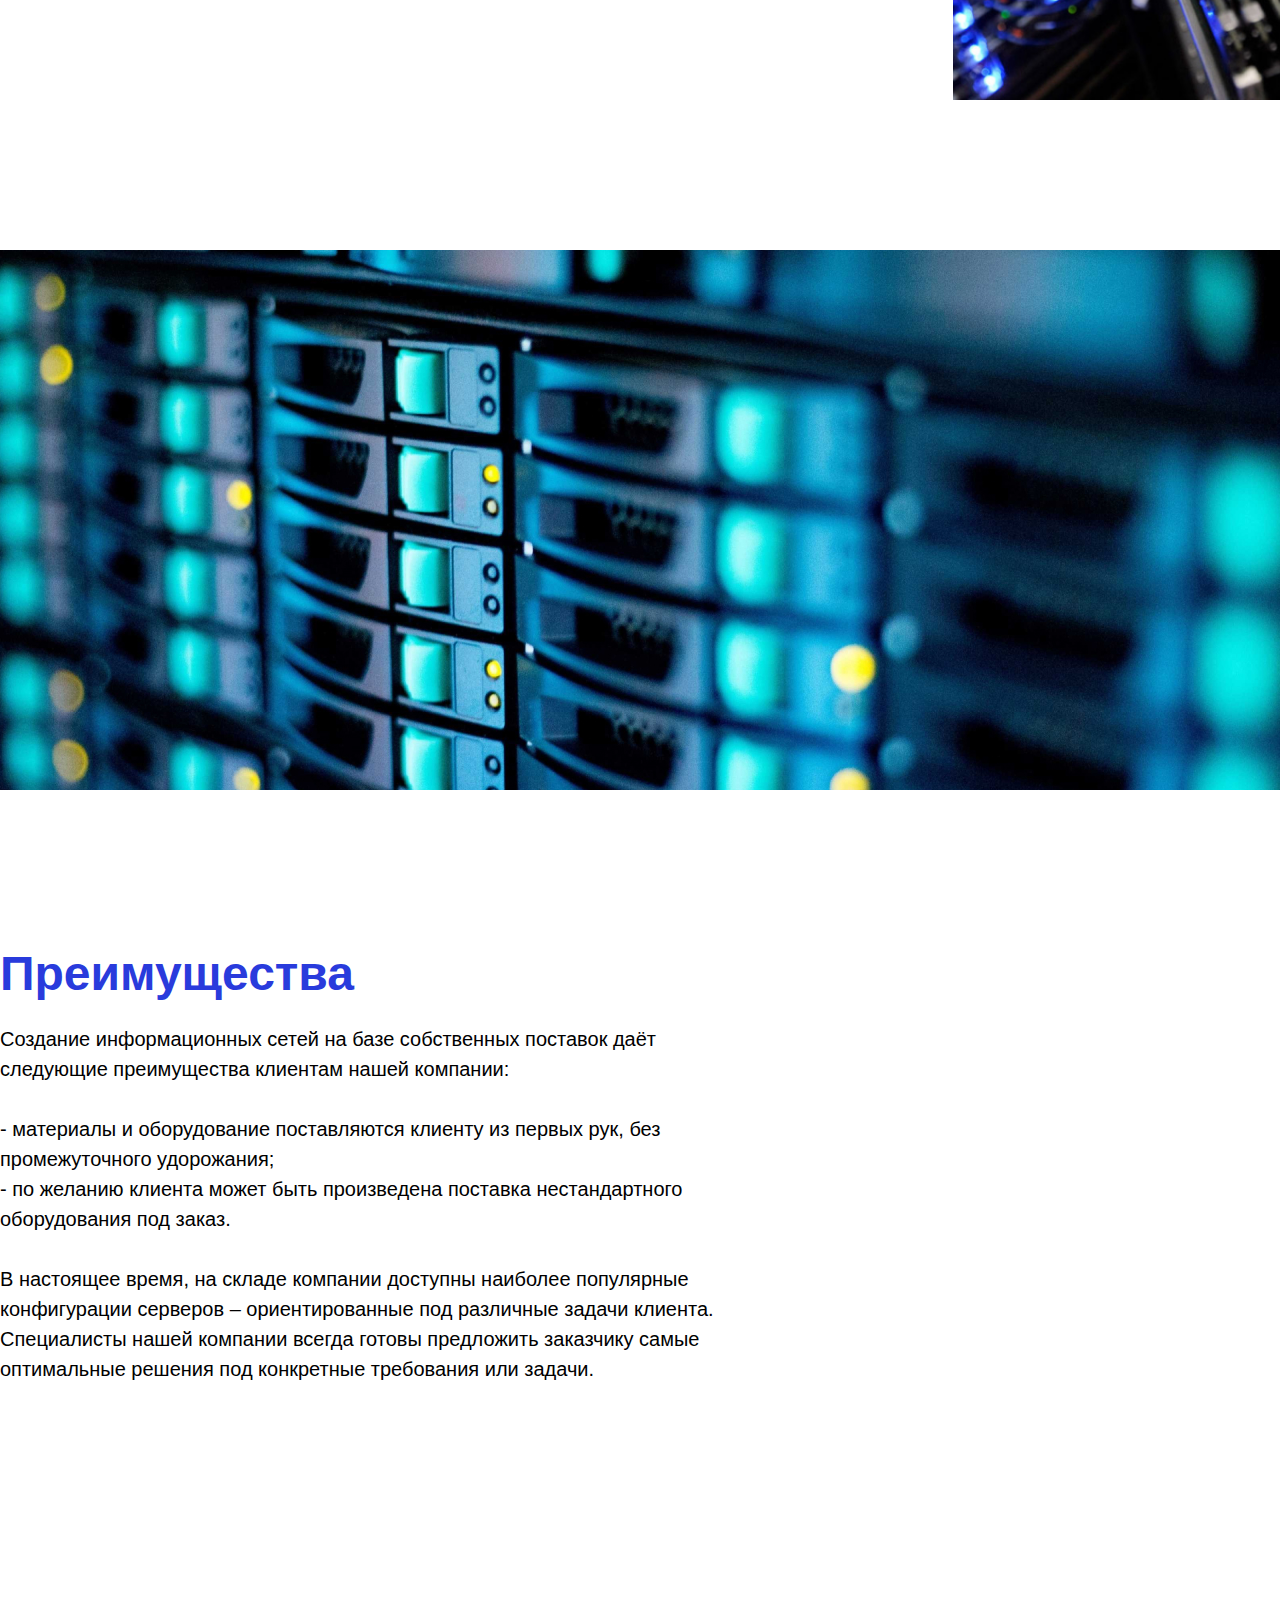
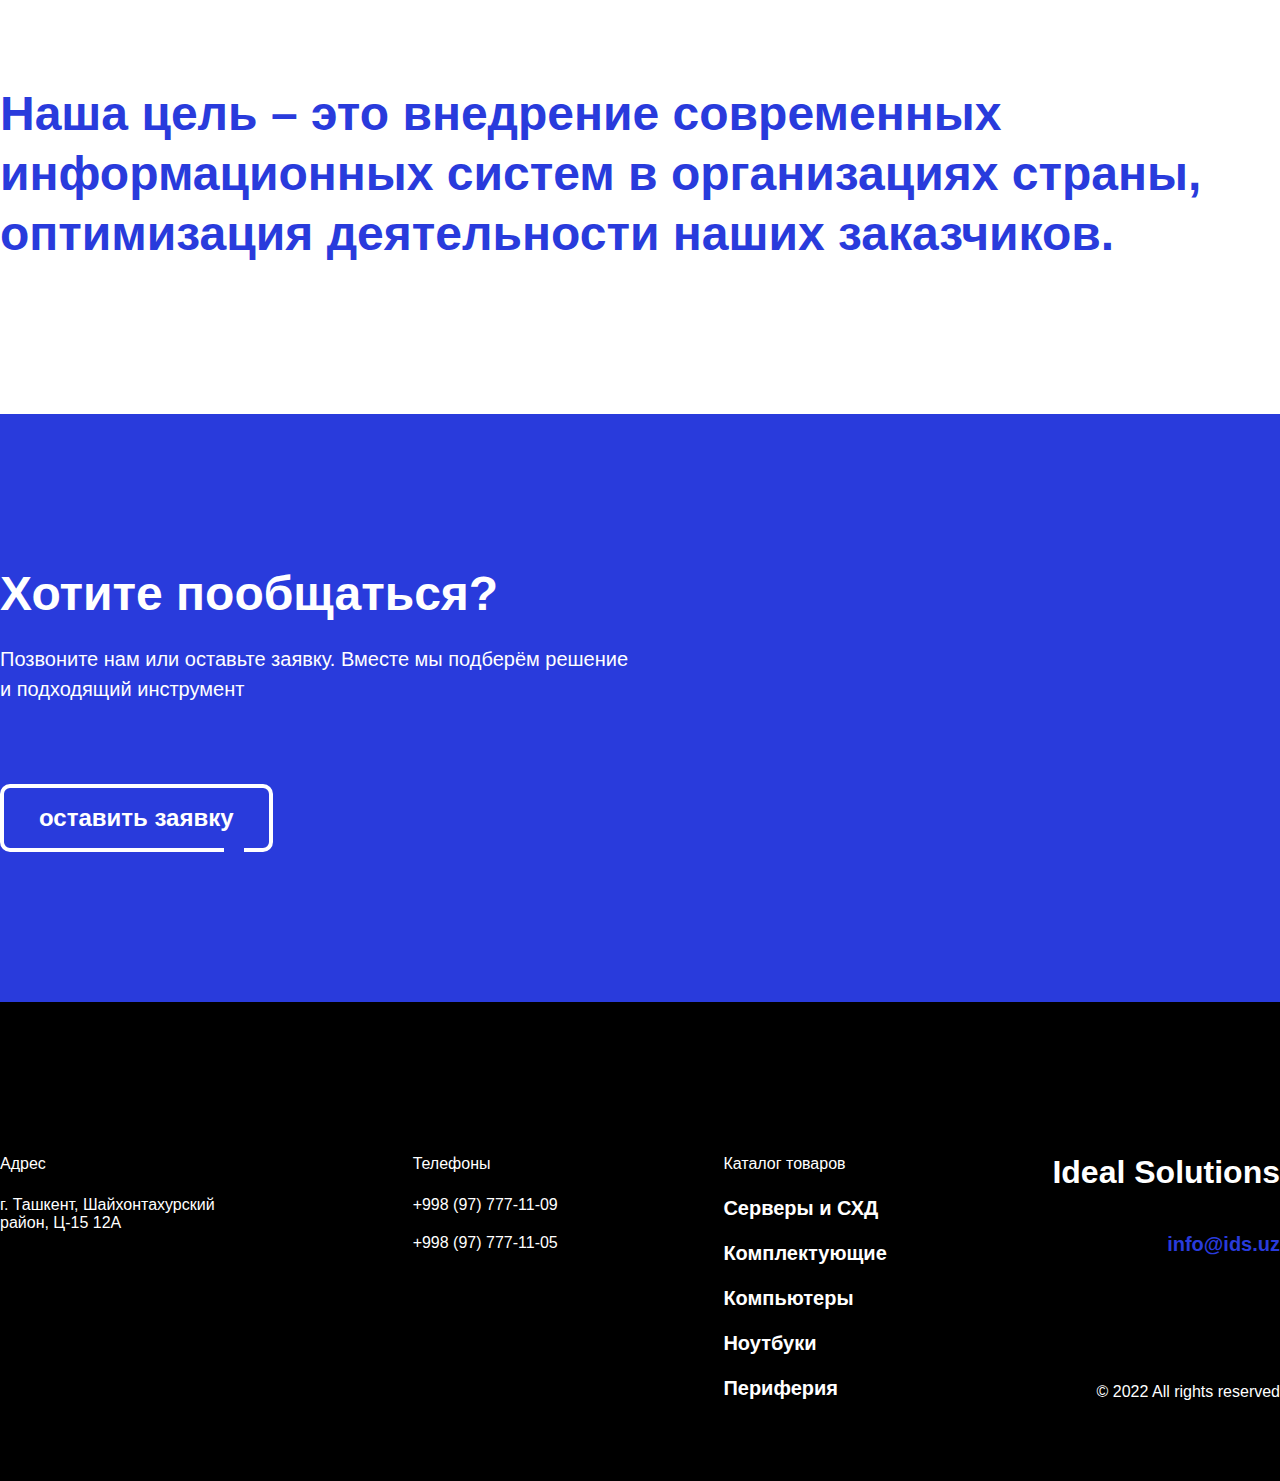
==== commit c28bc19a: "header was added" ====
--- a/about.html
+++ b/about.html
@@ -9,8 +9,59 @@
     <title>IDS</title>
   </head>
   <body>
+    <!-- Header -->
+    <header class="header">
+      <ol class="header__list">
+        <!-- Menu item -->
+        <li class="header__list-item">
+          <a href="#">Каталог товаров</a>
+          <!-- Sub menu -->
+          <ul class="header__list-item__menu">
+            <li>
+              <a href="#"> Ноутбуки </a>
+            </li>
+            <li>
+              <a href="#">Комплектующие</a>
+            </li>
+            <li>
+              <a href="#">Компьютеры</a>
+            </li>
+            <li>
+              <a href="#"> Серверы и СХД </a>
+            </li>
+            <li>
+              <a href="#">Периферия</a>
+            </li>
+          </ul>
+          <!-- End of submenu -->
+        </li>
+        <!-- End of Menu item -->
+
+        <!-- Menu item -->
+        <li class="header__list-item">
+          <a href="#"> О компании </a>
+        </li>
+        <!-- End of Menu item -->
+        <!-- Menu item -->
+        <li class="header__list-item">
+          <a href="#"> Контакты </a>
+        </li>
+        <!-- End of Menu item -->
+      </ol>
+    </header>
+    <!-- End of Header -->
+
     <!-- About hero -->
     <section id="about__hero">
+      <!-- Header button -->
+      <div id="menu__btn" class="header__btn_wrapper">
+        <div class="header__btn">
+          <span></span>
+          <span></span>
+          <span></span>
+        </div>
+      </div>
+      <!-- End of Header button -->
       <div class="container">
         <img src="./images/logo_ids_white.svg" alt="logo" />
       </div>
@@ -101,73 +152,73 @@
     </section>
     <!-- End of Mission section -->
 
-        <!-- Footer -->
-        <section id="footer">
-          <div class="container footer__wrapper">
-            <!-- CTA part -->
-            <div class="cta">
-              <h2 class="cta__caption">Хотите пообщаться?</h2>
-              <p>
-                Позвоните нам или оставьте заявку. Вместе мы подберём решение
-                и подходящий инструмент
-              </p>
-              <a class="cta__btn" href="contact.html">оставить заявку</a>
-            </div>
-            <div class="map">
-              <iframe
-                src="https://www.google.com/maps/embed?pb=!1m18!1m12!1m3!1d2996.0057508769523!2d69.25137501572924!3d41.33048830748286!2m3!1f0!2f0!3f0!3m2!1i1024!2i768!4f13.1!3m3!1m2!1s0x38aef5d0ac8caf4d%3A0x363711476e10992d!2sIdeal%20Solutions!5e0!3m2!1sru!2s!4v1671773308778!5m2!1sru!2s"
-                width="100%"
-                height="100%"
-                style="border: 0"
-                allowfullscreen=""
-                loading="lazy"
-                referrerpolicy="no-referrer-when-downgrade"
-              ></iframe>
-            </div>
-            <!-- End of CTA part -->
-          </div>
-          <!-- Footer navigation -->
-          <div class="footer__navigation">
-            <div class="container footerNavigation__container">
-              <ul class="address">
-                <li>Адрес</li>
-                <li>г. Ташкент, Шайхонтахурский район, Ц-15 12A</li>
-              </ul>
-              <ul class="phone__numbers">
-                <li>Телефоны</li>
-                <li>+998 (97) 777-11-09</li>
-                <li>+998 (97) 777-11-05</li>
-              </ul>
-              <ul class="goods__catalog">
-                <li>Каталог товаров</li>
-                <li>
-                  <a href="#"> Серверы и СХД </a>
-                </li>
-                <li>
-                  <a href="#"> Комплектующие </a>
-                </li>
-                <li>
-                  <a href="#"> Компьютеры </a>
-                </li>
-                <li>
-                  <a href="#"> Ноутбуки </a>
-                </li>
-                <li>
-                  <a href="#"> Периферия </a>
-                </li>
-              </ul>
-              <ul>
-                <li>Ideal Solutions</li>
-                <li>
-                  <a href="mailto:info@ids.uz">info@ids.uz</a>
-                </li>
-                <li>&copy; 2022 All rights reserved</li>
-              </ul>
-            </div>
-          </div>
-          <!-- End of Footer navigation -->
-        </section>
-        <!-- End of Footer -->
+    <!-- Footer -->
+    <section id="footer">
+      <div class="container footer__wrapper">
+        <!-- CTA part -->
+        <div class="cta">
+          <h2 class="cta__caption">Хотите пообщаться?</h2>
+          <p>
+            Позвоните нам или оставьте заявку. Вместе мы подберём решение
+            и подходящий инструмент
+          </p>
+          <a class="cta__btn" href="contact.html">оставить заявку</a>
+        </div>
+        <div class="map">
+          <iframe
+            src="https://www.google.com/maps/embed?pb=!1m18!1m12!1m3!1d2996.0057508769523!2d69.25137501572924!3d41.33048830748286!2m3!1f0!2f0!3f0!3m2!1i1024!2i768!4f13.1!3m3!1m2!1s0x38aef5d0ac8caf4d%3A0x363711476e10992d!2sIdeal%20Solutions!5e0!3m2!1sru!2s!4v1671773308778!5m2!1sru!2s"
+            width="100%"
+            height="100%"
+            style="border: 0"
+            allowfullscreen=""
+            loading="lazy"
+            referrerpolicy="no-referrer-when-downgrade"
+          ></iframe>
+        </div>
+        <!-- End of CTA part -->
+      </div>
+      <!-- Footer navigation -->
+      <div class="footer__navigation">
+        <div class="container footerNavigation__container">
+          <ul class="address">
+            <li>Адрес</li>
+            <li>г. Ташкент, Шайхонтахурский район, Ц-15 12A</li>
+          </ul>
+          <ul class="phone__numbers">
+            <li>Телефоны</li>
+            <li>+998 (97) 777-11-09</li>
+            <li>+998 (97) 777-11-05</li>
+          </ul>
+          <ul class="goods__catalog">
+            <li>Каталог товаров</li>
+            <li>
+              <a href="#"> Серверы и СХД </a>
+            </li>
+            <li>
+              <a href="#"> Комплектующие </a>
+            </li>
+            <li>
+              <a href="#"> Компьютеры </a>
+            </li>
+            <li>
+              <a href="#"> Ноутбуки </a>
+            </li>
+            <li>
+              <a href="#"> Периферия </a>
+            </li>
+          </ul>
+          <ul>
+            <li>Ideal Solutions</li>
+            <li>
+              <a href="mailto:info@ids.uz">info@ids.uz</a>
+            </li>
+            <li>&copy; 2022 All rights reserved</li>
+          </ul>
+        </div>
+      </div>
+      <!-- End of Footer navigation -->
+    </section>
+    <!-- End of Footer -->
 
     <!-- Main js -->
     <script src="./js/main.js"></script>
--- a/css/main.css
+++ b/css/main.css
@@ -34,7 +34,106 @@
   max-width: 1440px;
 }
 
+.header {
+  z-index: 9999;
+  position: fixed;
+  top: 0;
+  right: 0;
+  width: 35%;
+  height: 100vh;
+  display: flex;
+  flex-direction: column;
+  align-items: flex-start;
+  justify-content: center;
+  background-color: #000;
+  padding-left: 100px;
+  transform: translateX(100%);
+  transition: all 0.3s ease;
+}
+
+.show {
+  transform: translateX(0);
+}
+
+.header__list {
+  z-index: 9999;
+  color: white;
+  list-style: none;
+  counter-reset: item;
+}
+.header__list > li {
+  counter-increment: item;
+  margin-bottom: 20px;
+}
+.header__list > li:before {
+  margin-right: 10px;
+  content: counter(item) ".";
+  color: white;
+  text-align: center;
+  display: inline-block;
+  font-weight: 700;
+  font-size: 24px;
+  line-height: 30px;
+}
+.header__list > li:hover::before {
+  color: #293bdc;
+}
+.header__list .header__list-item > a {
+  font-weight: 700;
+  font-size: 24px;
+  line-height: 30px;
+  color: #ffffff;
+  text-decoration: none;
+}
+.header__list .header__list-item > a:hover {
+  color: #293bdc;
+}
+.header__list .header__list-item .header__list-item__menu {
+  margin-top: 20px;
+  list-style: none;
+  display: flex;
+  flex-direction: column;
+  gap: 20px;
+}
+.header__list .header__list-item .header__list-item__menu > li a {
+  font-weight: 300;
+  font-size: 16px;
+  line-height: 20px;
+  color: #ffffff;
+  text-decoration: none;
+  margin-left: 35px;
+  transition: all 0.3s ease;
+}
+.header__list .header__list-item .header__list-item__menu > li a:hover {
+  color: #293bdc;
+}
+
+.header__btn_wrapper {
+  z-index: 9999;
+  position: absolute;
+  top: 0;
+  right: 0;
+  height: 100vh;
+  width: 100px;
+  display: flex;
+  align-items: center;
+  justify-content: center;
+  background-color: #000;
+}
+.header__btn_wrapper .header__btn {
+  display: flex;
+  flex-direction: column;
+  gap: 10px;
+}
+.header__btn_wrapper .header__btn span {
+  display: block;
+  height: 4px;
+  width: 50px;
+  background-color: #ffffff;
+}
+
 #hero__section {
+  position: relative;
   background: linear-gradient(90deg, #ffffff 65%, #293bdc 35%);
   padding: 100px 0 80px;
 }
@@ -160,7 +259,7 @@
   align-items: flex-start;
 }
 
-.about__title {
+.about__title-index {
   max-width: 852px;
   font-weight: 700;
   font-size: 48px;
@@ -168,15 +267,15 @@
   color: #ffffff;
   font-style: normal;
 }
-.about__title + p {
-  font-weight: 300;
-  font-size: 20px;
-  line-height: 150%;
-  margin-top: 20px;
-  color: #ffffff;
-}
-
-.about__title + p {
+.about__title-index + p {
+  font-weight: 300;
+  font-size: 20px;
+  line-height: 150%;
+  margin-top: 20px;
+  color: #ffffff;
+}
+
+.about__title-index + p {
   max-width: 852px;
 }
 
@@ -869,6 +968,7 @@
 }
 
 #catalog__hero {
+  position: relative;
   height: 100vh;
   background-image: url(../images/bg__catalog.jpeg);
   background-size: cover;
@@ -894,6 +994,7 @@
   background: #293bdc;
   margin-top: -160px;
   margin-bottom: 150px;
+  position: relative;
 }
 .catalog__title + p {
   font-weight: 300;
@@ -991,6 +1092,7 @@
 }
 
 #about__hero {
+  position: relative;
   height: 100vh;
   background-image: url(../images/bg__about.jpeg);
   background-size: cover;
@@ -1107,4 +1209,147 @@
   line-height: 150%;
   margin-top: 20px;
   color: #000;
+}
+
+#catalog__scroll {
+  position: relative;
+  height: 100vh;
+  background-color: #293bdc;
+  display: flex;
+  overflow-x: scroll;
+}
+
+.catalog__scroll-start {
+  height: 100vh;
+  padding: 100px 240px 160px;
+  display: flex;
+  flex-direction: column;
+  align-items: flex-start;
+  justify-content: space-between;
+  padding-right: 240px;
+}
+.catalog__scroll-start h2 {
+  max-width: 345px;
+  font-weight: 700;
+  font-size: 48px;
+  line-height: 60px;
+  color: #ffffff;
+  font-style: normal;
+}
+.catalog__scroll-start h2 + p {
+  font-weight: 300;
+  font-size: 20px;
+  line-height: 150%;
+  margin-top: 20px;
+  color: #ffffff;
+}
+.catalog__scroll-start span {
+  position: relative;
+  color: #ffffff;
+  font-weight: 300;
+  font-size: 20px;
+  line-height: 24px;
+}
+.catalog__scroll-start span::before {
+  content: "";
+  width: 100px;
+  height: 2px;
+  background-color: #fff;
+  position: absolute;
+  bottom: 0;
+  left: calc(100% + 20px);
+}
+.catalog__scroll-start span::after {
+  content: "";
+  width: 200px;
+  height: 2px;
+  background-color: rgba(255, 255, 255, 0.4392156863);
+  position: absolute;
+  bottom: 0;
+  left: calc(100% + 20px);
+}
+
+.catalog__scroll-box {
+  flex-shrink: 0;
+  overflow: hidden;
+  width: 365px;
+  height: 100vh;
+  filter: grayscale(100%);
+}
+.catalog__scroll-box:hover {
+  filter: grayscale(0);
+}
+.catalog__scroll-box a {
+  padding: 22px;
+  padding-bottom: 150px;
+  background-size: cover;
+  background-position: center;
+  width: 100%;
+  height: 100%;
+  display: flex;
+  flex-direction: column;
+  justify-content: flex-end;
+  color: #ffffff;
+  text-decoration: none;
+  transition: all 0.5s ease;
+}
+.catalog__scroll-box a:hover {
+  transform: scale(1.1);
+}
+
+.catalog__scroll-end {
+  height: 100vh;
+  padding: 100px 250px 160px 60px;
+  display: flex;
+  flex-direction: column;
+  gap: 200px;
+}
+.catalog__scroll-end .catalog__scroll-end__form h2 {
+  max-width: auto;
+  font-weight: 700;
+  font-size: 48px;
+  line-height: 60px;
+  color: #ffffff;
+  font-style: normal;
+}
+.catalog__scroll-end .catalog__scroll-end__form h2 + p {
+  font-weight: 300;
+  font-size: 20px;
+  line-height: 150%;
+  margin-top: 20px;
+  color: #ffffff;
+}
+.catalog__scroll-end .catalog__scroll-end__form a {
+  position: relative;
+  background: #293bdc;
+  border: 4px solid #ffffff;
+  border-radius: 10px;
+  font-weight: 600;
+  font-size: 24px;
+  line-height: 30px;
+  text-decoration: none;
+  color: #ffffff;
+  padding: 15px 35px;
+  transition: all 0.3s ease-out;
+  display: inline-block;
+  margin-top: 80px;
+}
+.catalog__scroll-end .catalog__scroll-end__form a:hover {
+  background-color: #ffffff;
+  color: #293bdc;
+  cursor: pointer;
+}
+.catalog__scroll-end .catalog__scroll-end__form a:hover::before {
+  transform: translateX(-1000%);
+}
+.catalog__scroll-end .catalog__scroll-end__form a::before {
+  content: "";
+  position: absolute;
+  bottom: -4px;
+  right: 25px;
+  height: 4px;
+  width: 20px;
+  background-color: #293bdc;
+  transform: translateX(0);
+  transition: all 0.3s ease;
 }/*# sourceMappingURL=main.css.map */